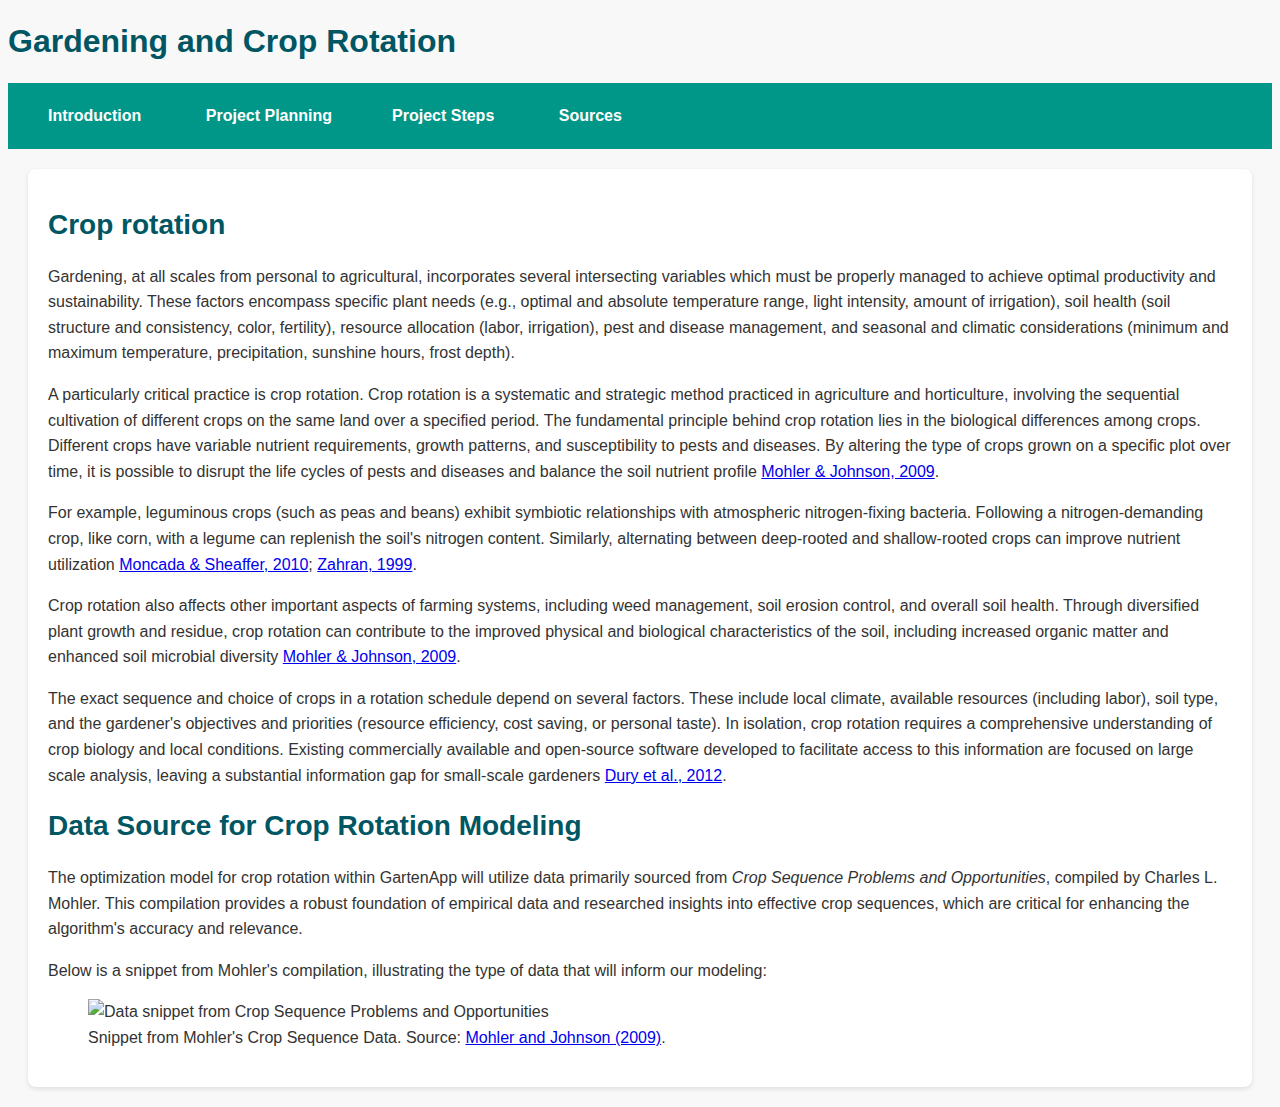
==== crop_rotation.html @ 7df27b75 "initial commit" ====
<!DOCTYPE html>
<html lang="en">

<head>
    <meta charset="UTF-8">
    <meta name="viewport" content="width=device-width, initial-scale=1.0">
    <title>Gardening and Crop Rotation - GartenApp</title>
    <link rel="stylesheet" href="style.css">
</head>

<body>
    <header>
        <h1>Gardening and Crop Rotation</h1>
        <script src="nav.js"></script>
    </header>
    <main>
        <section>
            <h2>Crop rotation</h2>
            <p>Gardening, at all scales from personal to agricultural, incorporates several intersecting variables which
                must be properly managed to achieve optimal productivity and sustainability. These factors encompass
                specific plant needs (e.g., optimal and absolute temperature range, light intensity, amount of
                irrigation),
                soil health (soil structure and consistency, color, fertility), resource allocation (labor, irrigation),
                pest and disease management, and seasonal and climatic considerations (minimum and maximum temperature,
                precipitation, sunshine hours, frost depth).</p>
            <p>A particularly critical practice is crop rotation. Crop rotation is a systematic and strategic method
                practiced in agriculture and horticulture, involving the sequential cultivation of different crops on
                the
                same land over a specified period. The fundamental principle behind crop rotation lies in the biological
                differences among crops. Different crops have variable nutrient requirements, growth patterns, and
                susceptibility to pests and diseases. By altering the type of crops grown on a specific plot over time,
                it
                is possible to disrupt the life cycles of pests and diseases and balance the soil nutrient profile <a
                    href="sources.html#mohler2009">Mohler & Johnson, 2009</a>.</p>
            <p>For example, leguminous crops (such as peas and beans) exhibit symbiotic relationships with atmospheric
                nitrogen-fixing bacteria. Following a nitrogen-demanding crop, like corn, with a legume can replenish
                the
                soil's nitrogen content. Similarly, alternating between deep-rooted and shallow-rooted crops can improve
                nutrient utilization <a href="sources.html#moncada2010">Moncada & Sheaffer, 2010</a>; <a
                    href="sources.html#zahran1999">Zahran, 1999</a>.</p>
            <p>Crop rotation also affects other important aspects of farming systems, including weed management, soil
                erosion control, and overall soil health. Through diversified plant growth and residue, crop rotation
                can
                contribute to the improved physical and biological characteristics of the soil, including increased
                organic
                matter and enhanced soil microbial diversity <a href="sources.html#mohler2009">Mohler & Johnson,
                    2009</a>.
            </p>
            <p>The exact sequence and choice of crops in a rotation schedule depend on several factors. These include
                local
                climate, available resources (including labor), soil type, and the gardener's objectives and priorities
                (resource efficiency, cost saving, or personal taste). In isolation, crop rotation requires a
                comprehensive
                understanding of crop biology and local conditions. Existing commercially available and open-source
                software
                developed to facilitate access to this information are focused on large scale analysis, leaving a
                substantial information gap for small-scale gardeners <a href="sources.html#dury2012">Dury et al.,
                    2012</a>.
            </p>
        </section>
        <section>
            <h2>Data Source for Crop Rotation Modeling</h2>
            <p>
                The optimization model for crop rotation within GartenApp will utilize data primarily sourced from
                <em>Crop
                    Sequence Problems and Opportunities</em>, compiled by Charles L. Mohler. This compilation provides a
                robust
                foundation of empirical data and researched insights into effective crop sequences, which are critical
                for
                enhancing the algorithm's accuracy and relevance.
            </p>
            <p>
                Below is a snippet from Mohler's compilation, illustrating the type of data that will inform our
                modeling:
            </p>

            <figure>
                <img src="crop_rotation_snippet.png" alt="Data snippet from Crop Sequence Problems and Opportunities">
                <figcaption>Snippet from Mohler's Crop Sequence Data. Source: <a href="sources.html#mohler2009">Mohler
                        and Johnson
                        (2009)</a>.</figcaption>
            </figure>
        </section>

    </main>
</body>

</html>
---- style.css ----
/* style.css */

/* Typography */
body {
    font-family: 'Arial', sans-serif;
    /* Modern and readable font */
    font-size: 16px;
    /* Base font size */
    color: #333;
    /* Primary text color for readability */
    line-height: 1.6;
    /* Spacing between lines for better readability */
}

h1,
h2,
h3,
h4,
h5,
h6 {
    color: #005662;
    /* Dark teal for headers to stand out */
    font-family: 'Helvetica', sans-serif;
    /* Slightly different font for headings */
    margin-top: 0.5em;
    margin-bottom: 0.5em;
}

h1 {
    font-size: 2em;
    /* Larger size for main titles */
}

h2 {
    font-size: 1.75em;
}

h3 {
    font-size: 1.5em;
}

/* Color Scheme */
:root {
    --primary-color: #009688;
    /* Teal, primary accent color */
    --secondary-color: #f8f8f8;
    /* Light grey, used for backgrounds */
    --link-color: #005662;
    /* Dark teal, for links */
}

body {
    background-color: var(--secondary-color);
}

/* Enhanced Navigation Styling */
nav {
    background-color: var(--primary-color);
    color: white;
    padding: 10px 20px;
    position: relative;
    /* Ensures that the nav is positioned relative for absolute positioning of children */
}

nav ul {
    list-style-type: none;
    padding: 0;
    margin: 0;
    position: relative;
}

nav>ul>li {
    display: inline-block;
    margin-right: 20px;
    position: relative;
    /* Needed for absolute positioning of dropdown */
}

nav a {
    color: white;
    text-decoration: none;
    font-weight: bold;
    display: block;
    padding: 10px 20px;
}

nav ul ul {
    display: none;
    position: absolute;
    top: 100%;
    left: 0;
    background-color: var(--primary-color);
    box-shadow: 0 8px 16px rgba(0, 0, 0, 0.1);
}

nav ul li:hover>ul {
    display: block;
}

nav ul ul li {
    display: block;
    position: relative;
}

nav ul ul ul {
    left: 100%;
    /* Positions the sub-menu to the right of the parent menu */
    top: 0;
    /* Aligns the sub-menu with the top of the parent item */
}

nav ul ul a {
    padding: 10px;
    width: 200px;
    /* Set a width for the dropdown items */
}

nav a:hover {
    text-decoration: underline;
    background-color: var(--link-color);
}

/* Main content area styling */
main {
    margin: 20px;
    padding: 20px;
    background-color: white;
    border-radius: 8px;
    box-shadow: 0 2px 5px rgba(0, 0, 0, 0.1);
}

footer {
    text-align: center;
    padding: 20px 0;
    font-size: 0.8em;
    background-color: var(--primary-color);
    color: white;
}

/* Responsive Design */
@media (max-width: 768px) {
    nav ul li {
        display: block;
        margin-bottom: 10px;
    }

    main,
    footer {
        padding: 10px;
    }
}
.source-link {
    background-color: #f8f8f8;
    /* Light grey background for visibility */
    border-left: 4px solid #009688;
    /* Teal color accent on the left border */
    padding: 10px;
    /* Padding for better spacing */
    margin-top: 10px;
    /* Top margin for separation from text */
    display: block;
    /* Ensures it behaves like a block for margin and padding */
    font-style: italic;
    /* Italicize text to differentiate from regular content */
}

.source-link a {
    color: #005662;
    /* Dark teal for links for better contrast and readability */
    text-decoration: none;
    /* No underline to keep it clean */
}

.source-link a:hover {
    text-decoration: underline;
    /* Underline on hover for interactivity */
}
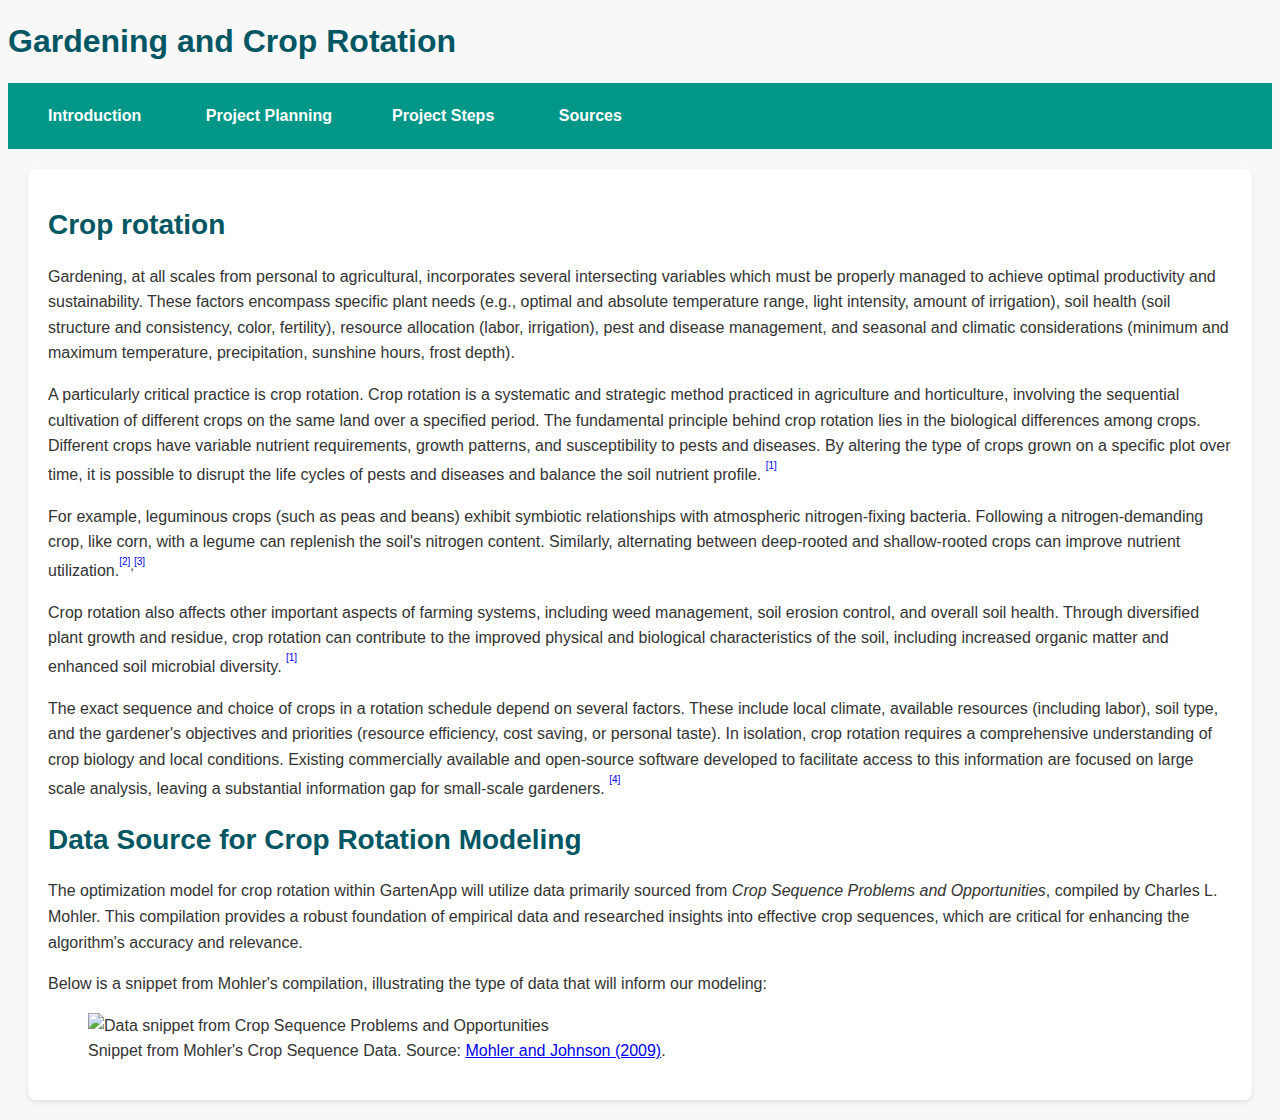
==== commit 9d9a91ff: "FIX citations" ====
--- a/crop_rotation.html
+++ b/crop_rotation.html
@@ -30,21 +30,23 @@
                 differences among crops. Different crops have variable nutrient requirements, growth patterns, and
                 susceptibility to pests and diseases. By altering the type of crops grown on a specific plot over time,
                 it
-                is possible to disrupt the life cycles of pests and diseases and balance the soil nutrient profile <a
-                    href="sources.html#mohler2009">Mohler & Johnson, 2009</a>.</p>
+                is possible to disrupt the life cycles of pests and diseases and balance the soil nutrient profile.
+                <sup><a href="sources.html#mohler2009" title="Mohler & Johnson, 2009">[1]</a></sup>
+            </p>
             <p>For example, leguminous crops (such as peas and beans) exhibit symbiotic relationships with atmospheric
                 nitrogen-fixing bacteria. Following a nitrogen-demanding crop, like corn, with a legume can replenish
                 the
                 soil's nitrogen content. Similarly, alternating between deep-rooted and shallow-rooted crops can improve
-                nutrient utilization <a href="sources.html#moncada2010">Moncada & Sheaffer, 2010</a>; <a
-                    href="sources.html#zahran1999">Zahran, 1999</a>.</p>
+                nutrient utilization.<sup><a href="sources.html#moncada2010"
+                        title="Moncada & Sheaffer, 2010">[2]</a>,</sup><sup><a href="sources.html#zahran1999"
+                        title="Zahran, 1999">[3]</a></sup></p>
             <p>Crop rotation also affects other important aspects of farming systems, including weed management, soil
                 erosion control, and overall soil health. Through diversified plant growth and residue, crop rotation
                 can
                 contribute to the improved physical and biological characteristics of the soil, including increased
                 organic
-                matter and enhanced soil microbial diversity <a href="sources.html#mohler2009">Mohler & Johnson,
-                    2009</a>.
+                matter and enhanced soil microbial diversity. <sup><a href="sources.html#mohler2009"
+                        title="Mohler & Johnson, 2009">[1]</a></sup>
             </p>
             <p>The exact sequence and choice of crops in a rotation schedule depend on several factors. These include
                 local
@@ -54,8 +56,8 @@
                 understanding of crop biology and local conditions. Existing commercially available and open-source
                 software
                 developed to facilitate access to this information are focused on large scale analysis, leaving a
-                substantial information gap for small-scale gardeners <a href="sources.html#dury2012">Dury et al.,
-                    2012</a>.
+                substantial information gap for small-scale gardeners. <sup><a href="sources.html#dury2012"
+                        title="Dury et al., 2012">[4]</a></sup>
             </p>
         </section>
         <section>
--- a/style.css
+++ b/style.css
@@ -174,4 +174,36 @@
 .source-link a:hover {
     text-decoration: underline;
     /* Underline on hover for interactivity */
+}
+
+sup a {
+    text-decoration: none;
+    position: relative;
+    font-size: 0.75em;
+    /* Smaller font size for superscript */
+    top: -0.5em;
+    /* Raise the superscript to align with the top of the text */
+}
+
+sup a:hover::after {
+    content: attr(title);
+    /* Use the title attribute content for the tooltip */
+    position: absolute;
+    left: 0;
+    top: -1.5em;
+    /* Position the tooltip above the superscript */
+    white-space: nowrap;
+    /* Ensure the tooltip doesn't break into multiple lines */
+    background-color: black;
+    /* Background color of the tooltip */
+    color: white;
+    /* Text color of the tooltip */
+    padding: 4px 8px;
+    /* Increased padding for better readability */
+    border-radius: 3px;
+    /* Rounded corners for the tooltip */
+    font-size: 0.9em;
+    /* Increased text size within the tooltip */
+    z-index: 1000;
+    /* Make sure the tooltip is on top of other elements */
 }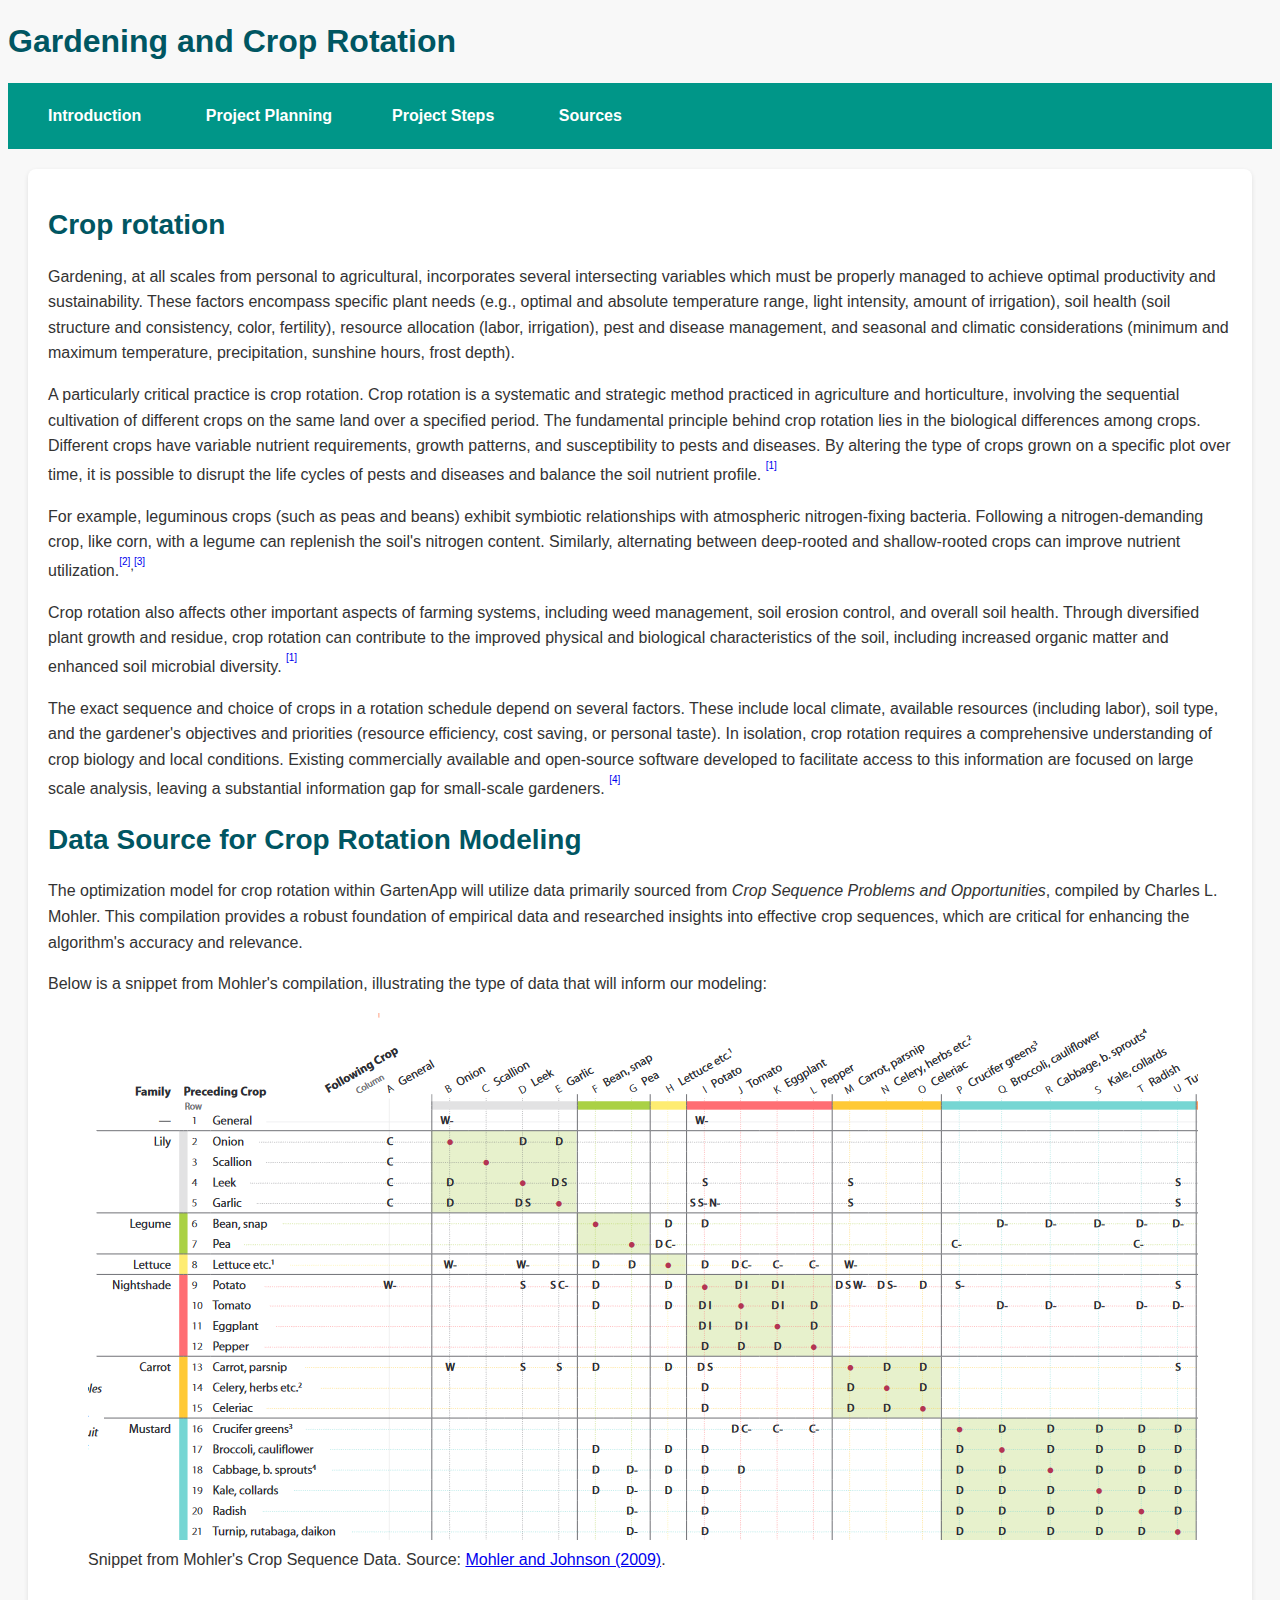
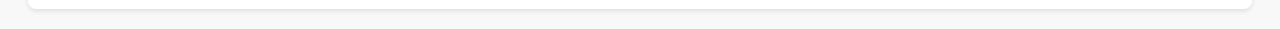
==== commit dd47d68e: "FIX rewrite introduction" ====
--- a/crop_rotation.html
+++ b/crop_rotation.html
@@ -77,7 +77,7 @@
             </p>
 
             <figure>
-                <img src="crop_rotation_snippet.png" alt="Data snippet from Crop Sequence Problems and Opportunities">
+                <img src="crop_rotation_snippet.PNG" alt="Data snippet from Crop Sequence Problems and Opportunities">
                 <figcaption>Snippet from Mohler's Crop Sequence Data. Source: <a href="sources.html#mohler2009">Mohler
                         and Johnson
                         (2009)</a>.</figcaption>
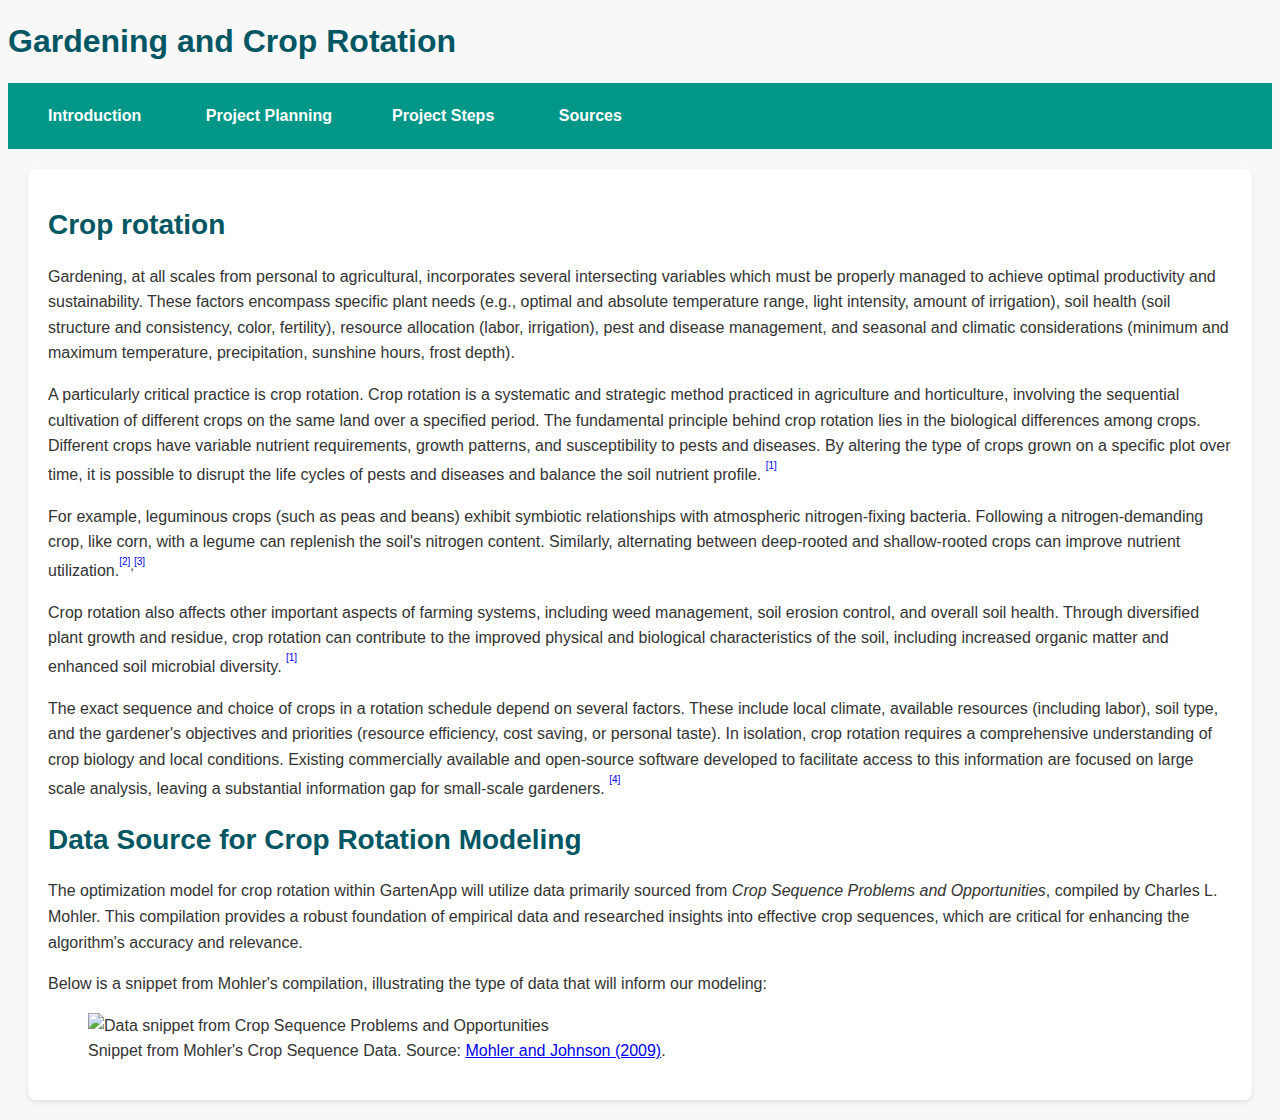
==== commit efdf9cb0: "FIX image path" ====
--- a/crop_rotation.html
+++ b/crop_rotation.html
@@ -77,7 +77,8 @@
             </p>
 
             <figure>
-                <img src="crop_rotation_snippet.PNG" alt="Data snippet from Crop Sequence Problems and Opportunities">
+                <img src="GartenAppProjectOverview/images/crop_rotation_snippet.PNG"
+                    alt="Data snippet from Crop Sequence Problems and Opportunities">
                 <figcaption>Snippet from Mohler's Crop Sequence Data. Source: <a href="sources.html#mohler2009">Mohler
                         and Johnson
                         (2009)</a>.</figcaption>
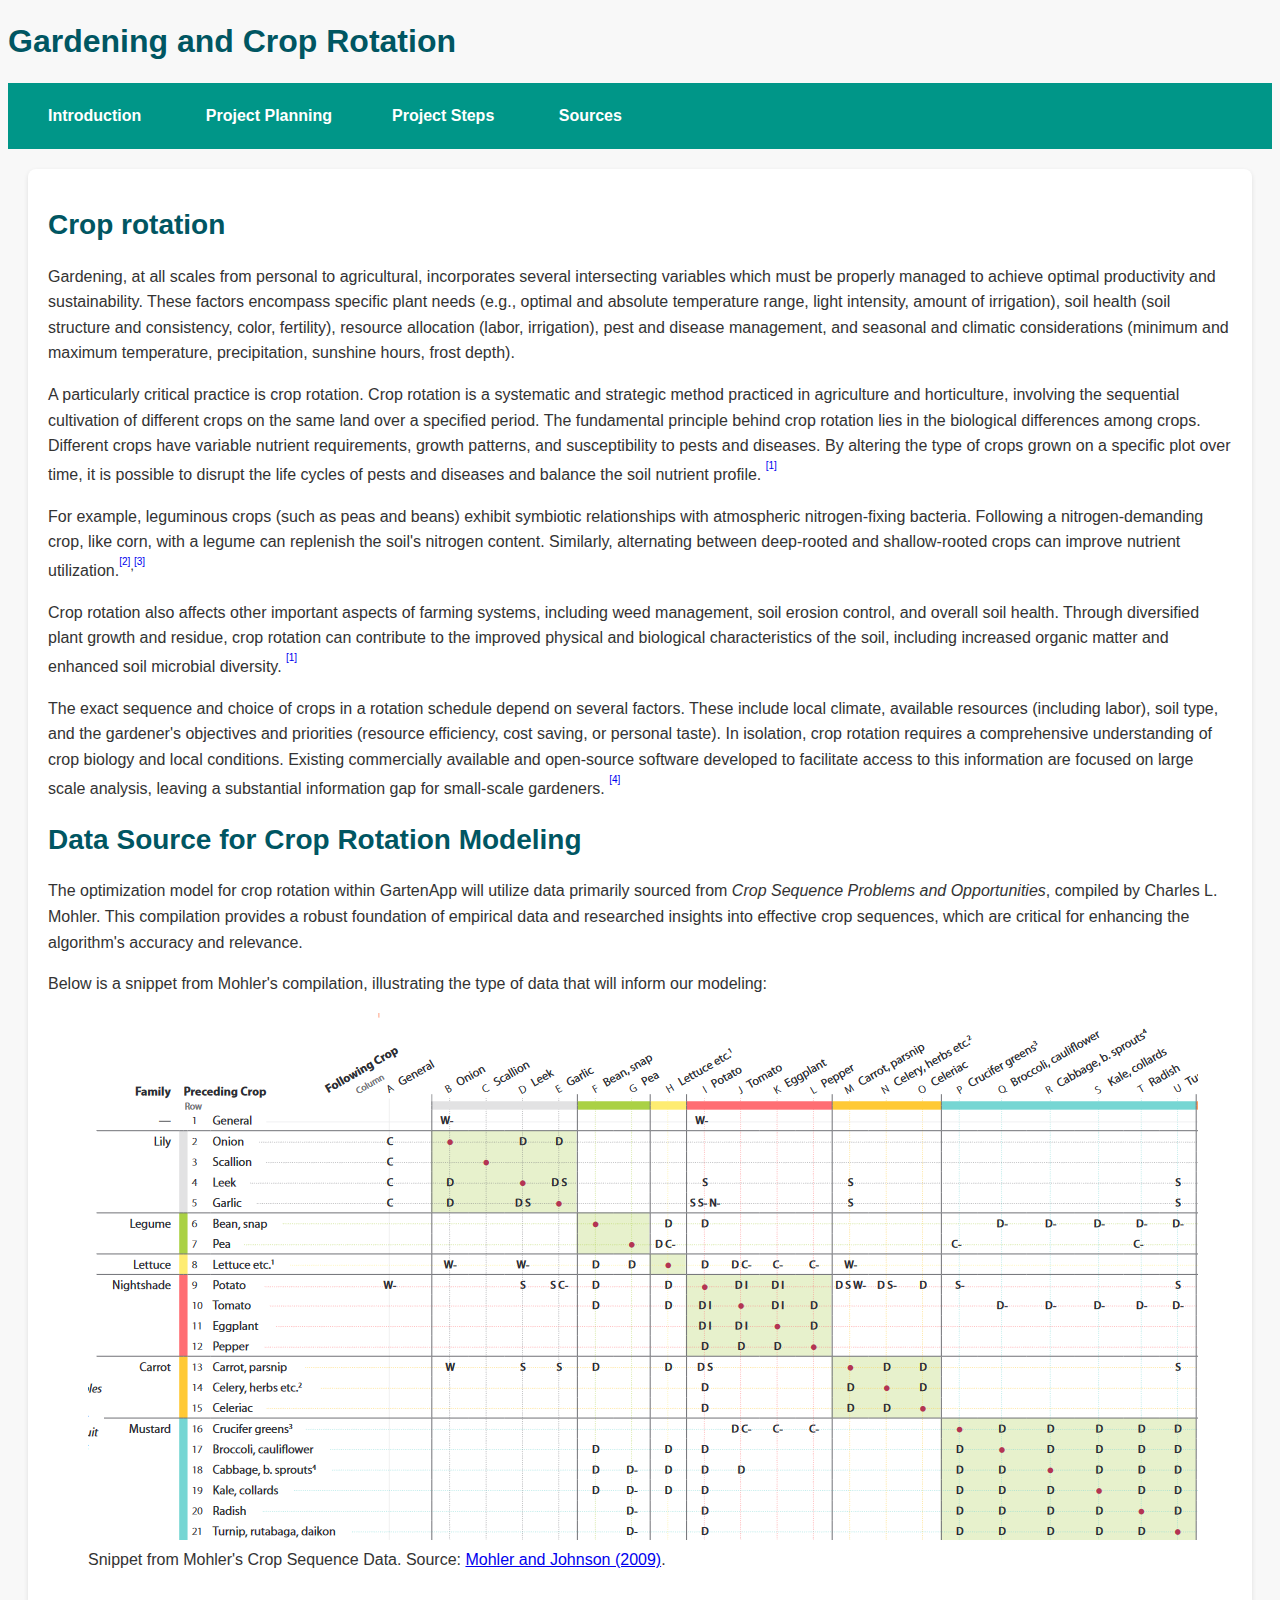
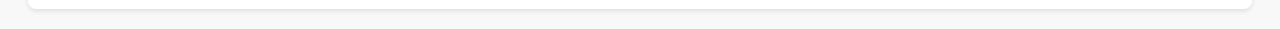
==== commit 60b32945: "Update crop_rotation.html" ====
--- a/crop_rotation.html
+++ b/crop_rotation.html
@@ -77,7 +77,7 @@
             </p>
 
             <figure>
-                <img src="GartenAppProjectOverview/images/crop_rotation_snippet.PNG"
+                <img src="images/crop_rotation_snippet.PNG"
                     alt="Data snippet from Crop Sequence Problems and Opportunities">
                 <figcaption>Snippet from Mohler's Crop Sequence Data. Source: <a href="sources.html#mohler2009">Mohler
                         and Johnson
